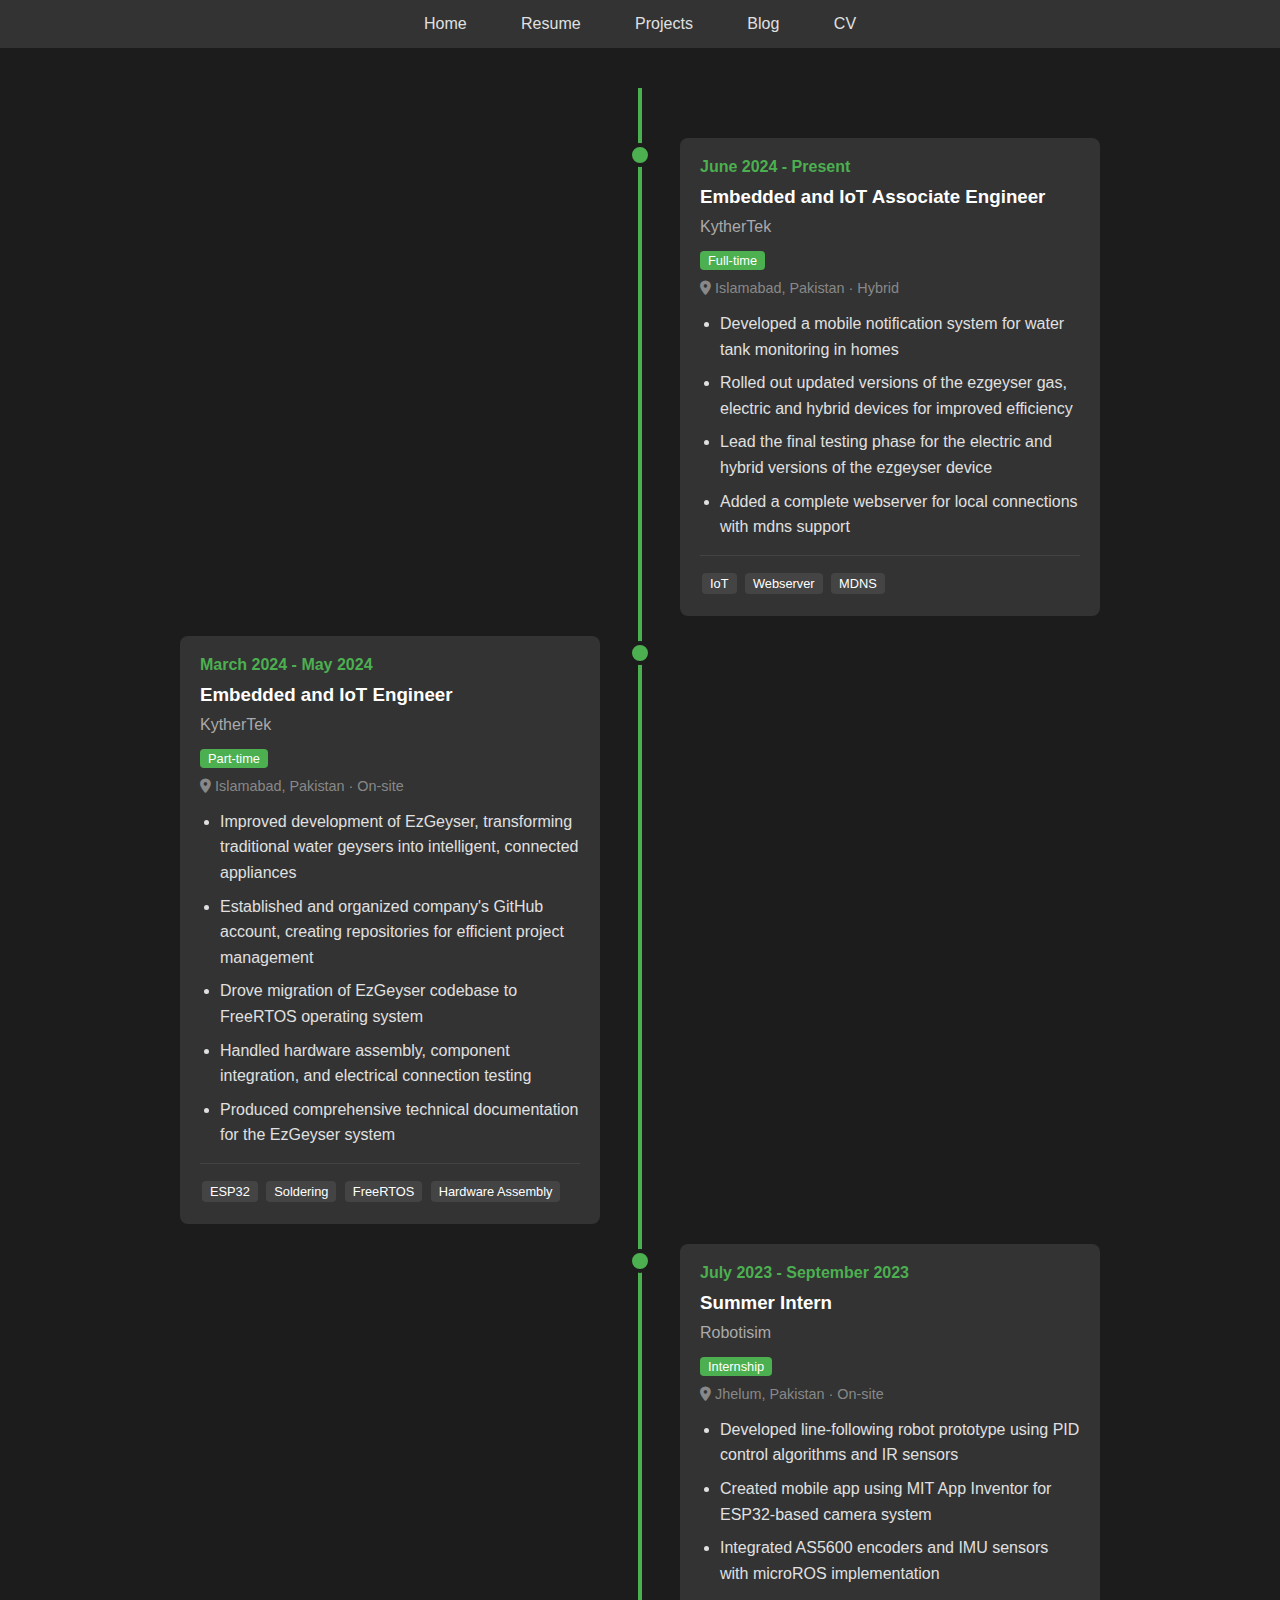
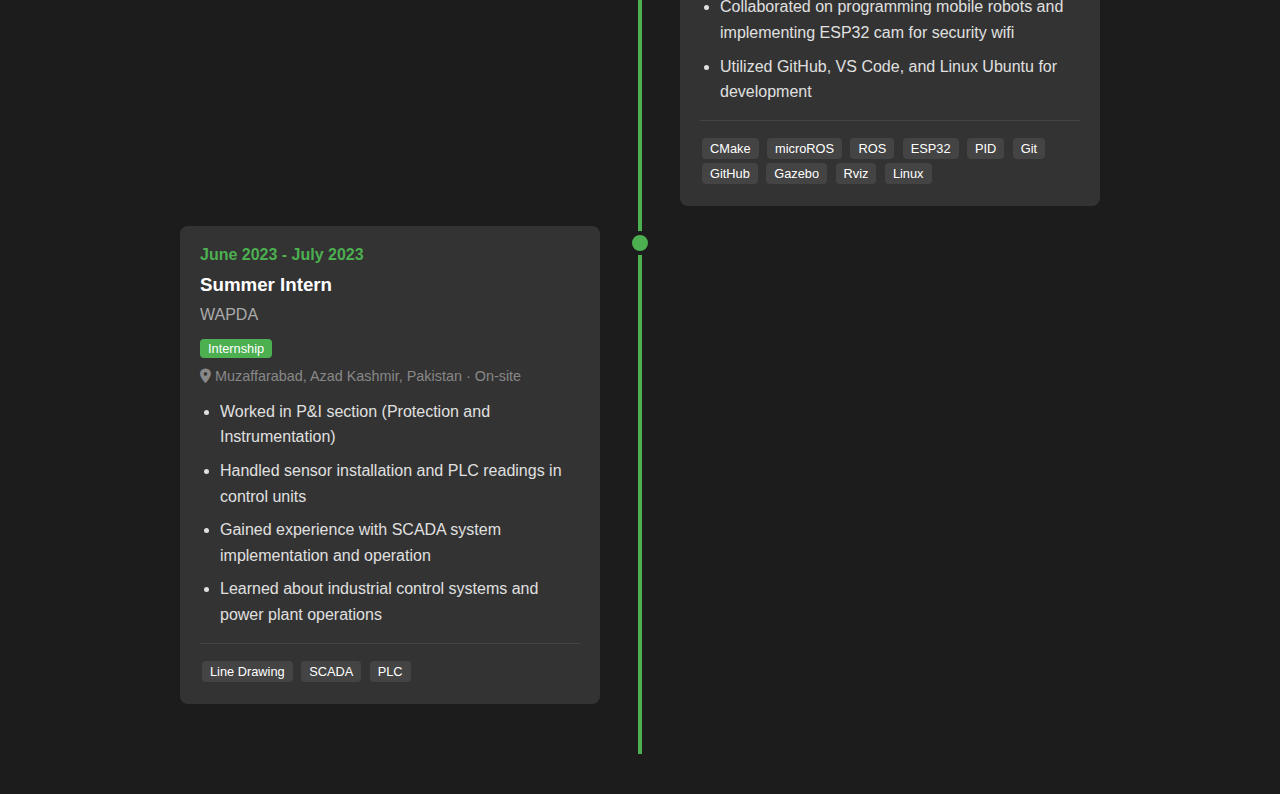
==== cv.html @ 284576f4 "feat: Add CV link to navigation and update project links in HTML files" ====
<!DOCTYPE html>
<html lang="en">
<head>
    <meta charset="UTF-8">
    <meta name="viewport" content="width=device-width, initial-scale=1.0">
    <title>CV - Work Experience</title>
    <link rel="stylesheet" href="https://cdnjs.cloudflare.com/ajax/libs/font-awesome/6.0.0-beta3/css/all.min.css">
    <style>
        body {
            font-family: Arial, sans-serif;
            margin: 0;
            padding: 0;
            background-color: #1c1c1c;
            color: #e0e0e0;
        }

        .navbar {
            background-color: #333;
            padding: 15px 0;
            text-align: center;
            position: sticky;
            top: 0;
            z-index: 1000;
        }

        .navbar a {
            color: #e0e0e0;
            text-decoration: none;
            padding: 10px 20px;
            margin: 0 5px;
            transition: background-color 0.3s ease;
        }

        .navbar a:hover {
            color: #4CAF50;
        }

        .timeline {
            position: relative;
            max-width: 1000px;
            margin: 40px auto;
            padding: 40px 20px;
        }

        .timeline::after {
            content: '';
            position: absolute;
            width: 4px;
            background-color: #4CAF50;
            top: 0;
            bottom: 0;
            left: 50%;
            transform: translateX(-50%);
        }

        .container {
            padding: 10px 40px;
            position: relative;
            width: 50%;
            box-sizing: border-box;
        }

        .container::after {
            content: '';
            position: absolute;
            width: 16px;
            height: 16px;
            background-color: #4CAF50;
            border: 4px solid #1c1c1c;
            top: 15px;
            border-radius: 50%;
            z-index: 1;
        }

        .left {
            left: 0;
        }

        .right {
            left: 50%;
        }

        .left::after {
            right: -12px;
        }

        .right::after {
            left: -12px;
        }

        .content {
            padding: 20px;
            background-color: #333;
            border-radius: 8px;
            position: relative;
        }

        .date {
            color: #4CAF50;
            font-weight: bold;
            margin-bottom: 10px;
        }

        .location {
            color: #888;
            font-size: 0.9em;
            margin-bottom: 10px;
        }

        .work-type {
            display: inline-block;
            background-color: #4CAF50;
            color: white;
            padding: 2px 8px;
            border-radius: 4px;
            font-size: 0.8em;
            margin-bottom: 10px;
        }

        h3 {
            margin: 0 0 10px 0;
            color: #fff;
        }

        .company {
            color: #aaa;
            font-weight: normal;
            margin-bottom: 15px;
        }

        .details {
            margin-top: 15px;
        }

        .details ul {
            margin: 0;
            padding-left: 20px;
        }

        .details li {
            margin-bottom: 8px;
            line-height: 1.6;
        }

        .skills {
            margin-top: 15px;
            padding-top: 15px;
            border-top: 1px solid #444;
        }

        .skill-tag {
            display: inline-block;
            background-color: #444;
            color: #fff;
            padding: 3px 8px;
            border-radius: 4px;
            margin: 2px;
            font-size: 0.8em;
        }

        @media screen and (max-width: 768px) {
            .timeline::after {
                left: 31px;
            }

            .container {
                width: 100%;
                padding-left: 70px;
                padding-right: 25px;
            }

            .container.right {
                left: 0%;
            }

            .container.left::after,
            .container.right::after {
                left: 19px;
            }
        }
    </style>
</head>
<body>
    <nav class="navbar">
        <a href="index.html">Home</a>
        <a href="https://drive.google.com/file/d/1zSwYZCpfS5ZoDvH20cMcYIgGIOqppnVf/view?usp=sharing">Resume</a>
        <a href="projects.html">Projects</a>
        <a href="https://ibrahimmansur4.medium.com/">Blog</a>
        <a href="cv.html">CV</a>
    </nav>

    <div class="timeline">
        <div class="container right">
            <div class="content">
                <div class="date">June 2024 - Present</div>
                <h3>Embedded and IoT Associate Engineer</h3>
                <div class="company">KytherTek</div>
                <span class="work-type">Full-time</span>
                <div class="location"><i class="fas fa-map-marker-alt"></i> Islamabad, Pakistan · Hybrid</div>
                <div class="details">
                    <ul>
                        <li>Developed a mobile notification system for water tank monitoring in homes</li>
                        <li>Rolled out updated versions of the ezgeyser gas, electric and hybrid devices for improved efficiency</li>
                        <li>Lead the final testing phase for the electric and hybrid versions of the ezgeyser device</li>
                        <li>Added a complete webserver for local connections with mdns support</li>
                    </ul>
                </div>
                <div class="skills">
                    <span class="skill-tag">IoT</span>
                    <span class="skill-tag">Webserver</span>
                    <span class="skill-tag">MDNS</span>
                </div>
            </div>
        </div>

        <div class="container left">
            <div class="content">
                <div class="date">March 2024 - May 2024</div>
                <h3>Embedded and IoT Engineer</h3>
                <div class="company">KytherTek</div>
                <span class="work-type">Part-time</span>
                <div class="location"><i class="fas fa-map-marker-alt"></i> Islamabad, Pakistan · On-site</div>
                <div class="details">
                    <ul>
                        <li>Improved development of EzGeyser, transforming traditional water geysers into intelligent, connected appliances</li>
                        <li>Established and organized company's GitHub account, creating repositories for efficient project management</li>
                        <li>Drove migration of EzGeyser codebase to FreeRTOS operating system</li>
                        <li>Handled hardware assembly, component integration, and electrical connection testing</li>
                        <li>Produced comprehensive technical documentation for the EzGeyser system</li>
                    </ul>
                </div>
                <div class="skills">
                    <span class="skill-tag">ESP32</span>
                    <span class="skill-tag">Soldering</span>
                    <span class="skill-tag">FreeRTOS</span>
                    <span class="skill-tag">Hardware Assembly</span>
                </div>
            </div>
        </div>

        <div class="container right">
            <div class="content">
                <div class="date">July 2023 - September 2023</div>
                <h3>Summer Intern</h3>
                <div class="company">Robotisim</div>
                <span class="work-type">Internship</span>
                <div class="location"><i class="fas fa-map-marker-alt"></i> Jhelum, Pakistan · On-site</div>
                <div class="details">
                    <ul>
                        <li>Developed line-following robot prototype using PID control algorithms and IR sensors</li>
                        <li>Created mobile app using MIT App Inventor for ESP32-based camera system</li>
                        <li>Integrated AS5600 encoders and IMU sensors with microROS implementation</li>
                        <li>Collaborated on programming mobile robots and implementing ESP32 cam for security wifi</li>
                        <li>Utilized GitHub, VS Code, and Linux Ubuntu for development</li>
                    </ul>
                </div>
                <div class="skills">
                    <span class="skill-tag">CMake</span>
                    <span class="skill-tag">microROS</span>
                    <span class="skill-tag">ROS</span>
                    <span class="skill-tag">ESP32</span>
                    <span class="skill-tag">PID</span>
                    <span class="skill-tag">Git</span>
                    <span class="skill-tag">GitHub</span>
                    <span class="skill-tag">Gazebo</span>
                    <span class="skill-tag">Rviz</span>
                    <span class="skill-tag">Linux</span>
                </div>
            </div>
        </div>

        <div class="container left">
            <div class="content">
                <div class="date">June 2023 - July 2023</div>
                <h3>Summer Intern</h3>
                <div class="company">WAPDA</div>
                <span class="work-type">Internship</span>
                <div class="location"><i class="fas fa-map-marker-alt"></i> Muzaffarabad, Azad Kashmir, Pakistan · On-site</div>
                <div class="details">
                    <ul>
                        <li>Worked in P&I section (Protection and Instrumentation)</li>
                        <li>Handled sensor installation and PLC readings in control units</li>
                        <li>Gained experience with SCADA system implementation and operation</li>
                        <li>Learned about industrial control systems and power plant operations</li>
                    </ul>
                </div>
                <div class="skills">
                    <span class="skill-tag">Line Drawing</span>
                    <span class="skill-tag">SCADA</span>
                    <span class="skill-tag">PLC</span>
                </div>
            </div>
        </div>
    </div>
</body>
</html>
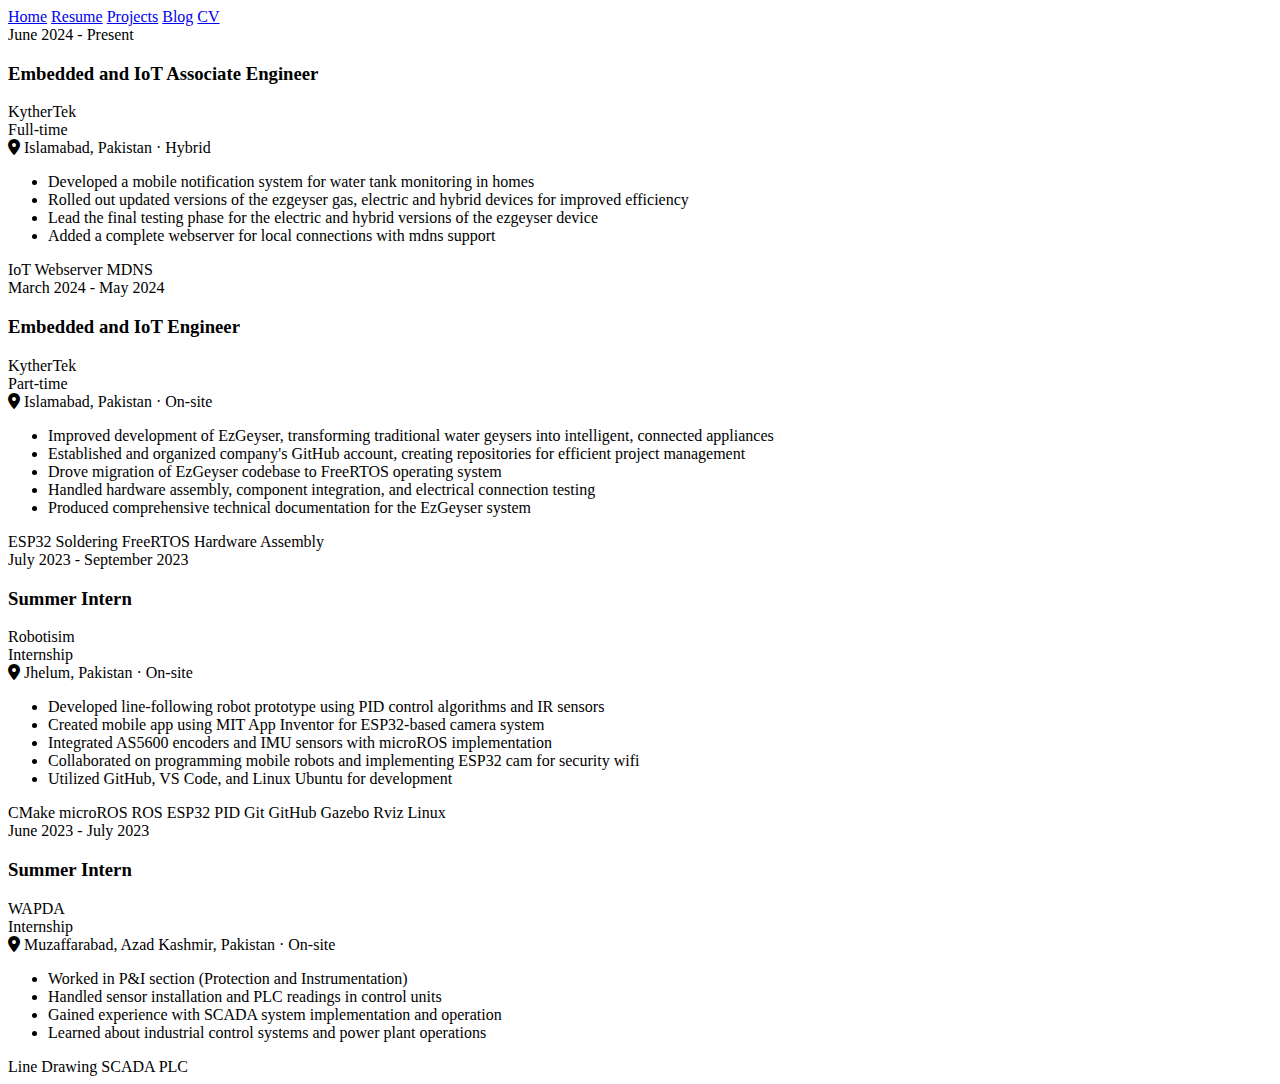
==== commit 83555793: "fix: Update resume links in HTML files to new Google Drive URLs" ====
--- a/cv.html
+++ b/cv.html
@@ -5,185 +5,12 @@
     <meta name="viewport" content="width=device-width, initial-scale=1.0">
     <title>CV - Work Experience</title>
     <link rel="stylesheet" href="https://cdnjs.cloudflare.com/ajax/libs/font-awesome/6.0.0-beta3/css/all.min.css">
-    <style>
-        body {
-            font-family: Arial, sans-serif;
-            margin: 0;
-            padding: 0;
-            background-color: #1c1c1c;
-            color: #e0e0e0;
-        }
-
-        .navbar {
-            background-color: #333;
-            padding: 15px 0;
-            text-align: center;
-            position: sticky;
-            top: 0;
-            z-index: 1000;
-        }
-
-        .navbar a {
-            color: #e0e0e0;
-            text-decoration: none;
-            padding: 10px 20px;
-            margin: 0 5px;
-            transition: background-color 0.3s ease;
-        }
-
-        .navbar a:hover {
-            color: #4CAF50;
-        }
-
-        .timeline {
-            position: relative;
-            max-width: 1000px;
-            margin: 40px auto;
-            padding: 40px 20px;
-        }
-
-        .timeline::after {
-            content: '';
-            position: absolute;
-            width: 4px;
-            background-color: #4CAF50;
-            top: 0;
-            bottom: 0;
-            left: 50%;
-            transform: translateX(-50%);
-        }
-
-        .container {
-            padding: 10px 40px;
-            position: relative;
-            width: 50%;
-            box-sizing: border-box;
-        }
-
-        .container::after {
-            content: '';
-            position: absolute;
-            width: 16px;
-            height: 16px;
-            background-color: #4CAF50;
-            border: 4px solid #1c1c1c;
-            top: 15px;
-            border-radius: 50%;
-            z-index: 1;
-        }
-
-        .left {
-            left: 0;
-        }
-
-        .right {
-            left: 50%;
-        }
-
-        .left::after {
-            right: -12px;
-        }
-
-        .right::after {
-            left: -12px;
-        }
-
-        .content {
-            padding: 20px;
-            background-color: #333;
-            border-radius: 8px;
-            position: relative;
-        }
-
-        .date {
-            color: #4CAF50;
-            font-weight: bold;
-            margin-bottom: 10px;
-        }
-
-        .location {
-            color: #888;
-            font-size: 0.9em;
-            margin-bottom: 10px;
-        }
-
-        .work-type {
-            display: inline-block;
-            background-color: #4CAF50;
-            color: white;
-            padding: 2px 8px;
-            border-radius: 4px;
-            font-size: 0.8em;
-            margin-bottom: 10px;
-        }
-
-        h3 {
-            margin: 0 0 10px 0;
-            color: #fff;
-        }
-
-        .company {
-            color: #aaa;
-            font-weight: normal;
-            margin-bottom: 15px;
-        }
-
-        .details {
-            margin-top: 15px;
-        }
-
-        .details ul {
-            margin: 0;
-            padding-left: 20px;
-        }
-
-        .details li {
-            margin-bottom: 8px;
-            line-height: 1.6;
-        }
-
-        .skills {
-            margin-top: 15px;
-            padding-top: 15px;
-            border-top: 1px solid #444;
-        }
-
-        .skill-tag {
-            display: inline-block;
-            background-color: #444;
-            color: #fff;
-            padding: 3px 8px;
-            border-radius: 4px;
-            margin: 2px;
-            font-size: 0.8em;
-        }
-
-        @media screen and (max-width: 768px) {
-            .timeline::after {
-                left: 31px;
-            }
-
-            .container {
-                width: 100%;
-                padding-left: 70px;
-                padding-right: 25px;
-            }
-
-            .container.right {
-                left: 0%;
-            }
-
-            .container.left::after,
-            .container.right::after {
-                left: 19px;
-            }
-        }
-    </style>
+    <link rel="stylesheet" href="cv.css">
 </head>
 <body>
     <nav class="navbar">
         <a href="index.html">Home</a>
-        <a href="https://drive.google.com/file/d/1zSwYZCpfS5ZoDvH20cMcYIgGIOqppnVf/view?usp=sharing">Resume</a>
+        <a href="https://drive.google.com/file/d/1tvfHzja0QL5wkNAJDC2sSyYmDnbYnC5J/view?usp=drive_link">Resume</a>
         <a href="projects.html">Projects</a>
         <a href="https://ibrahimmansur4.medium.com/">Blog</a>
         <a href="cv.html">CV</a>
